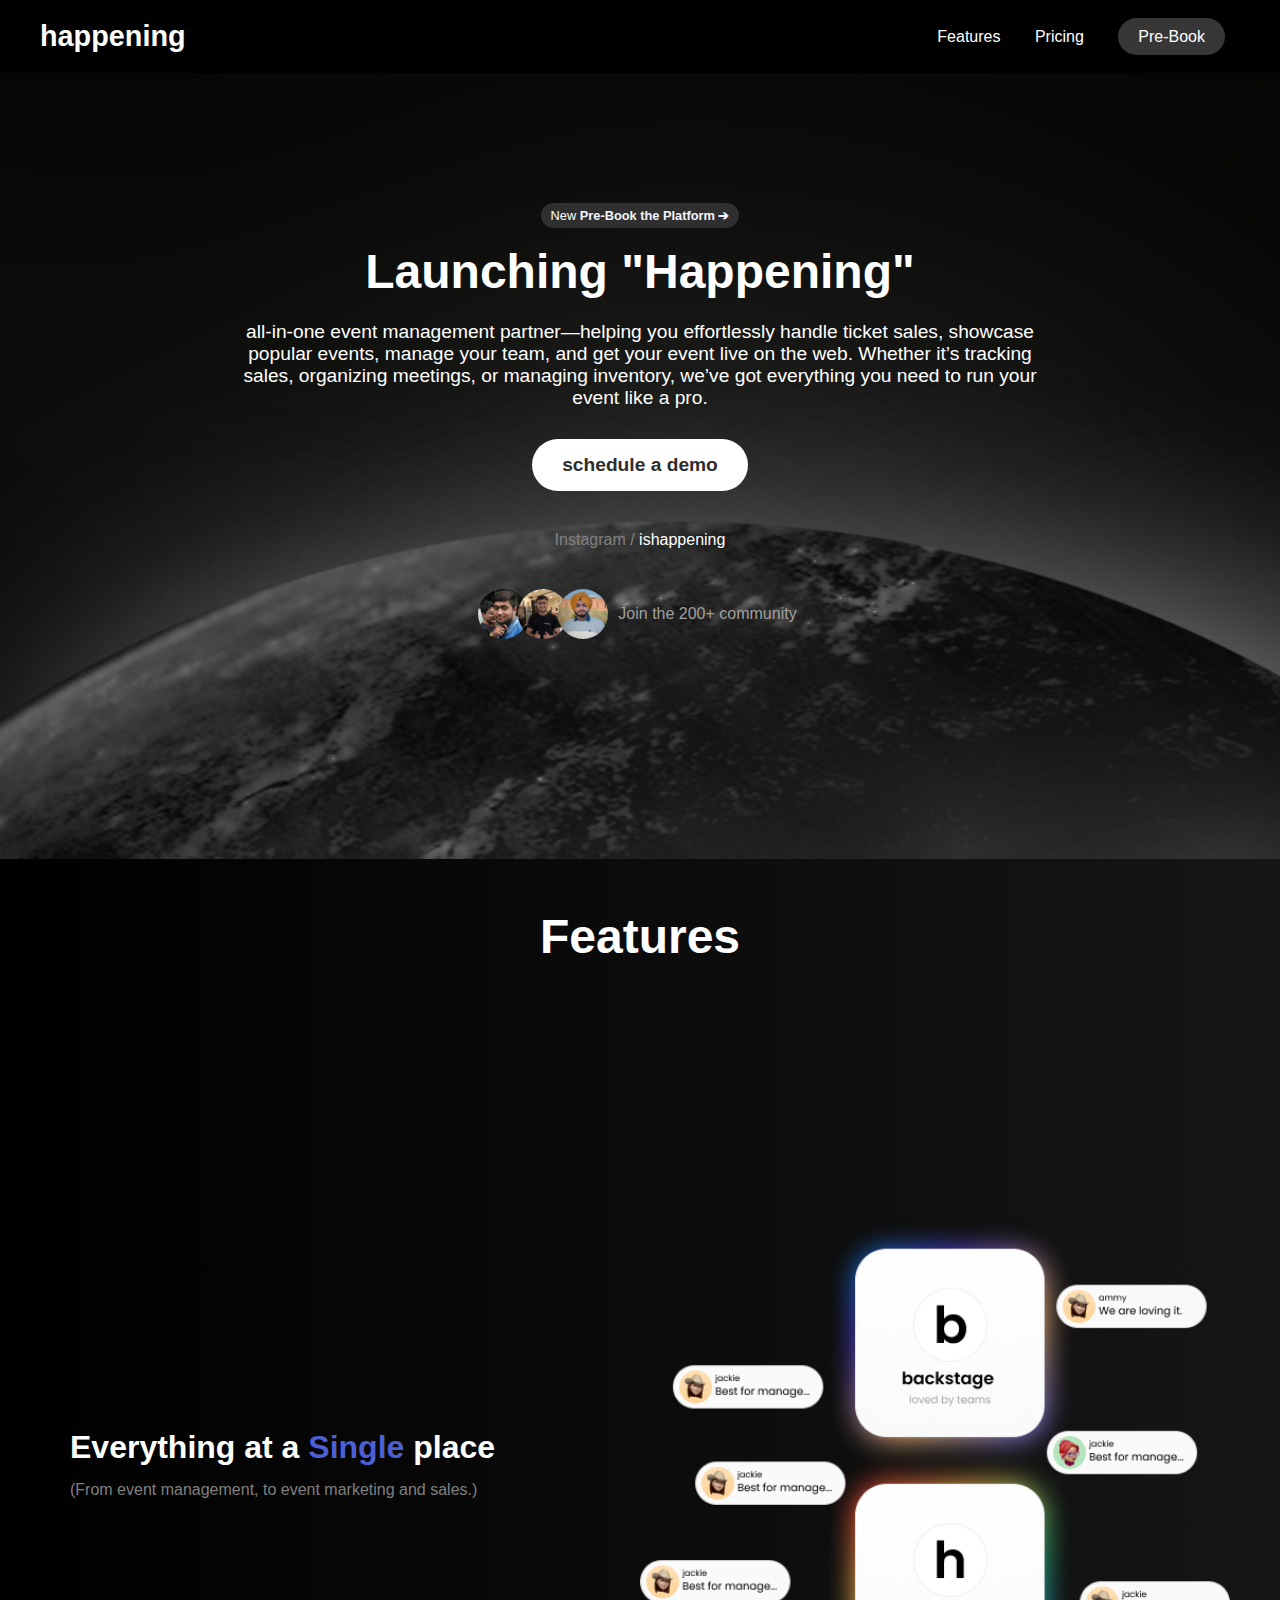
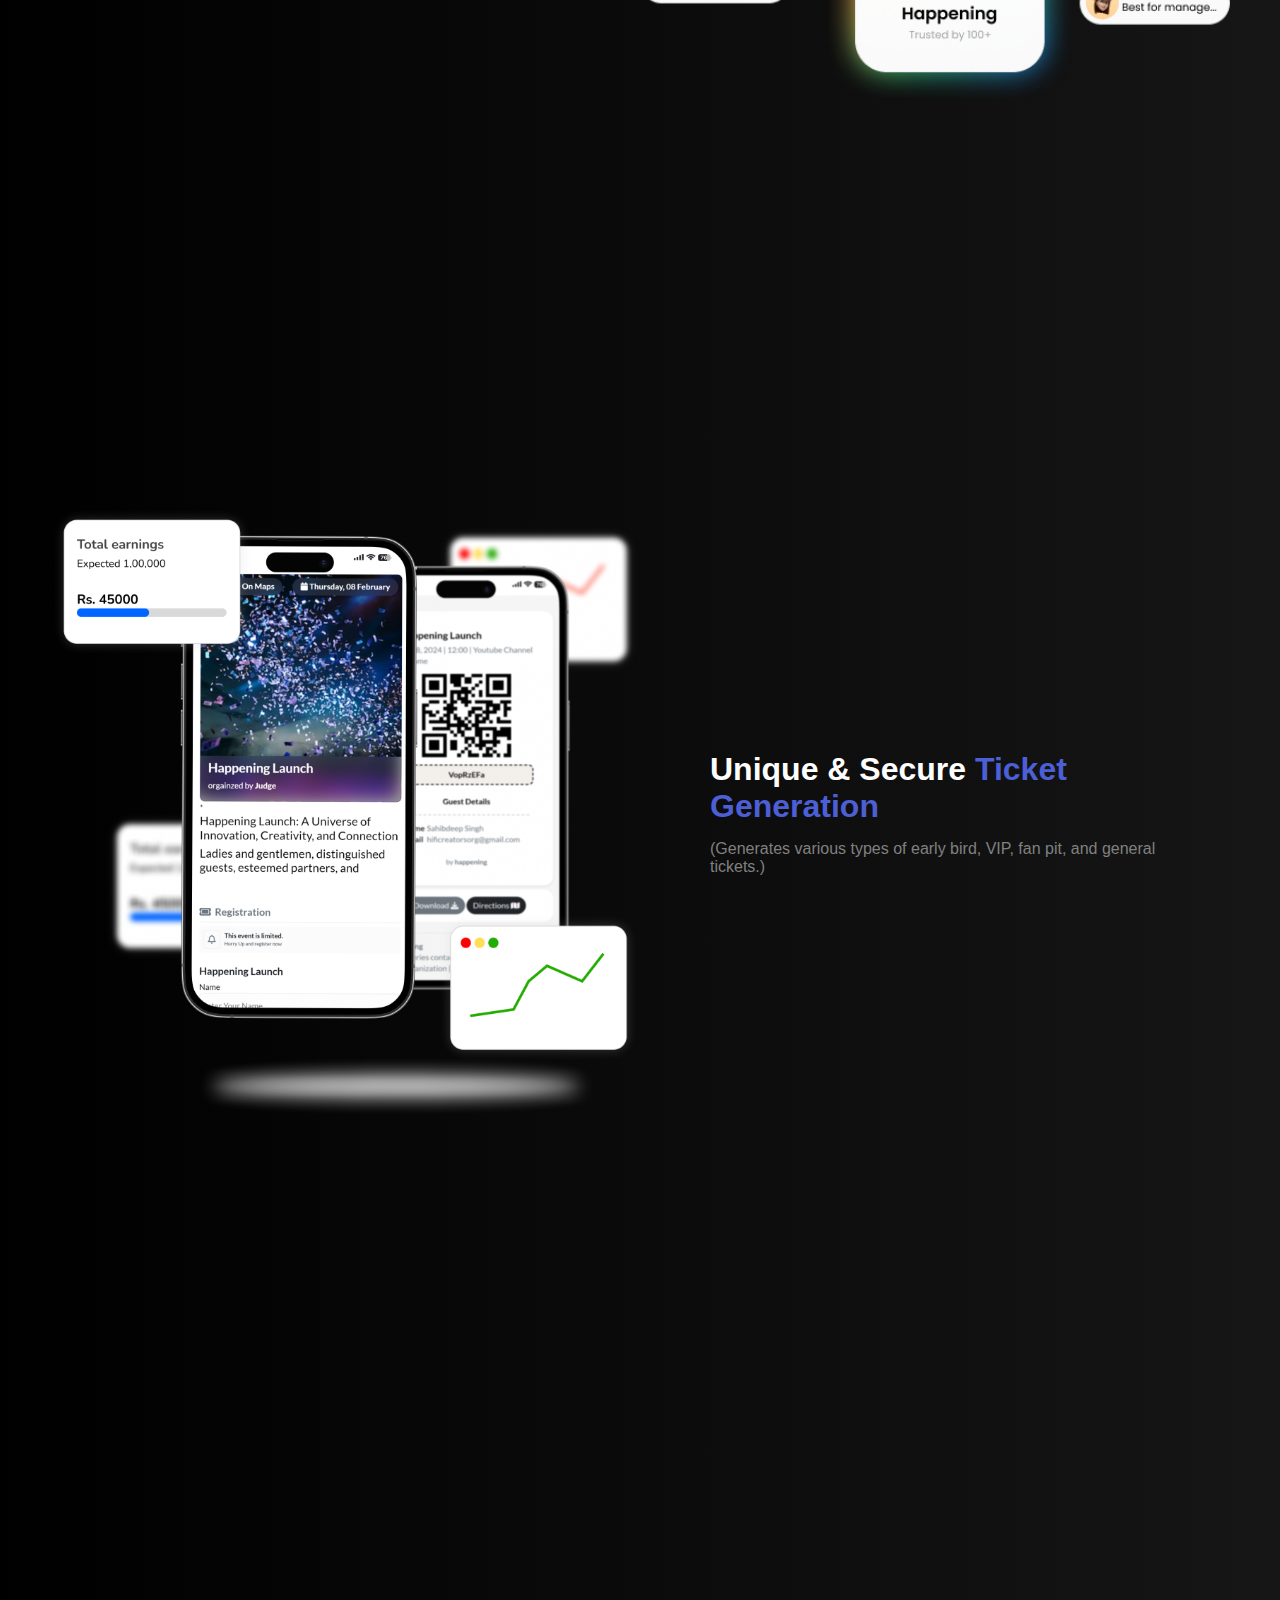
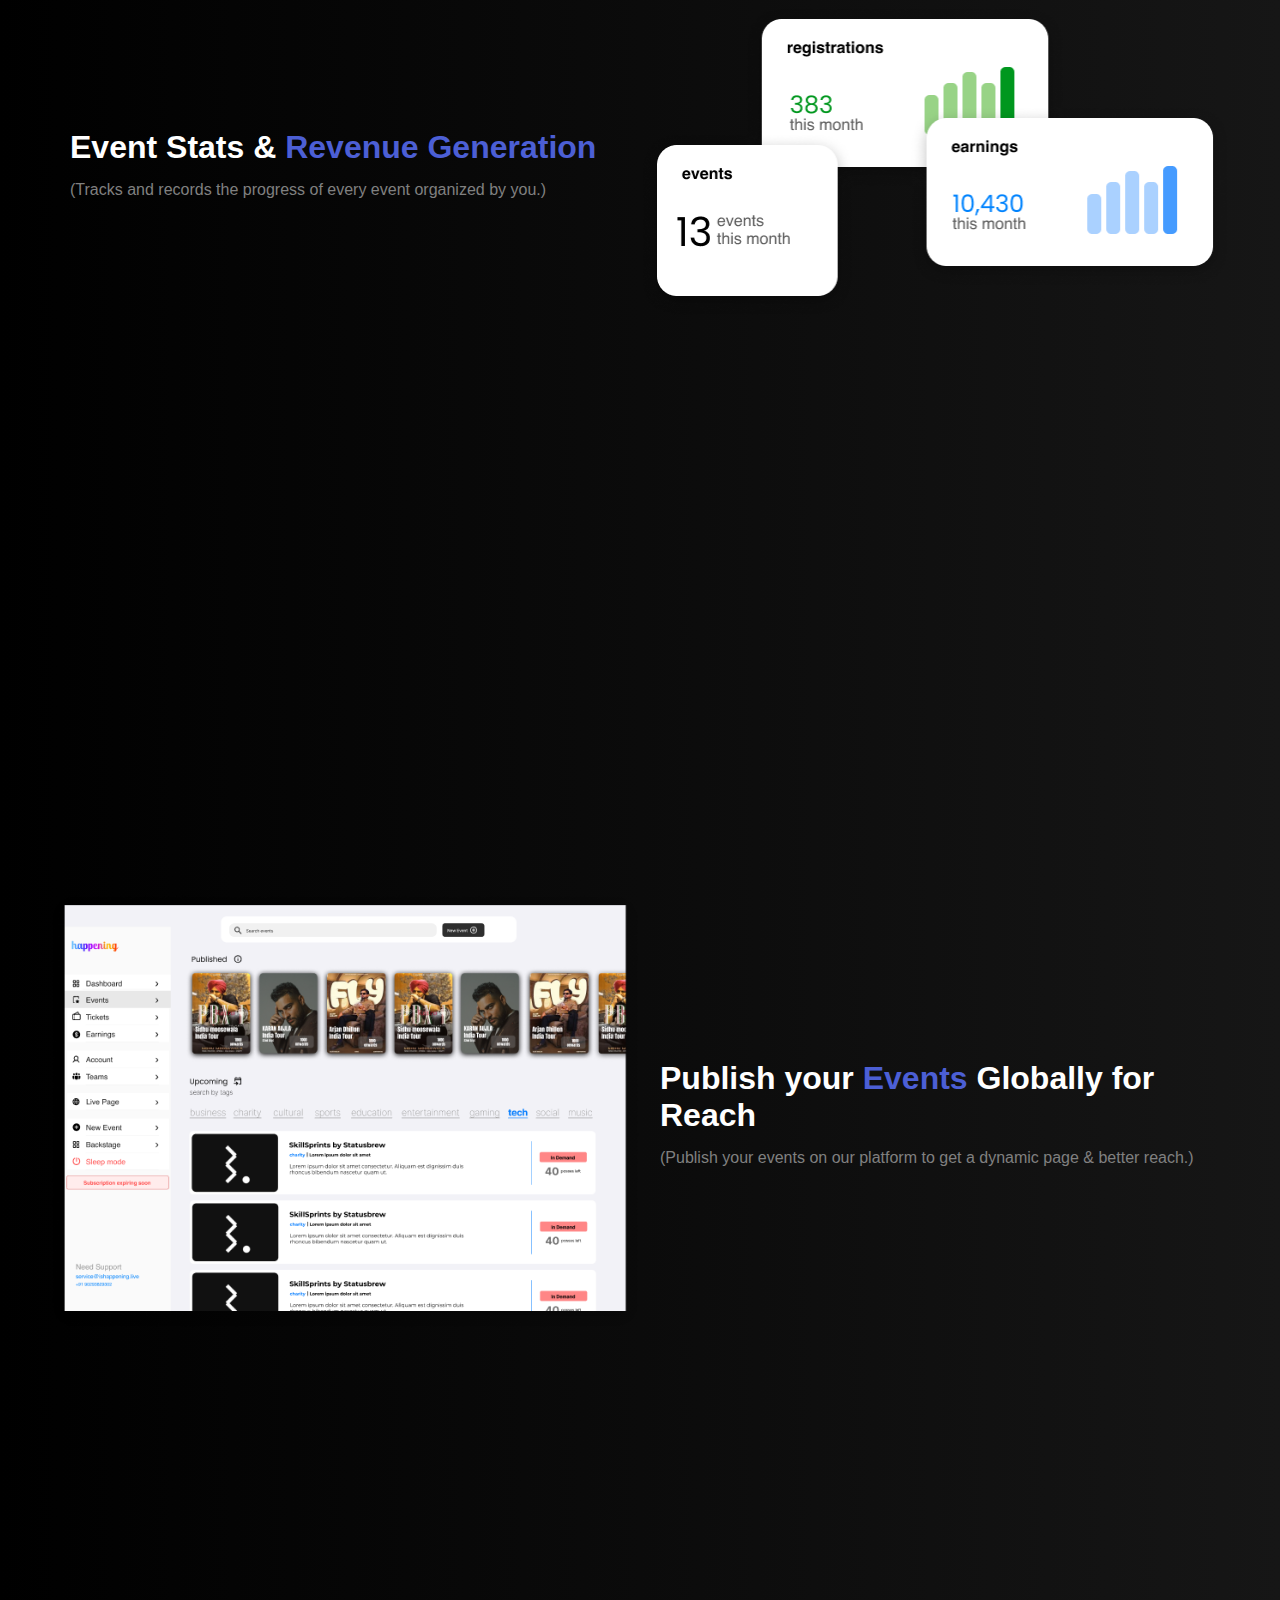
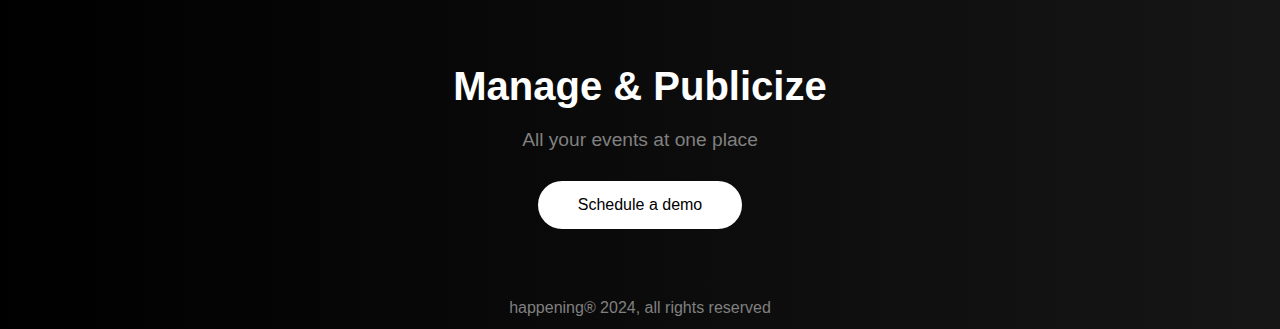
==== index.html @ 67d2b35e "created the frontend" ====
<!DOCTYPE html>
<html lang="en">
<head>
    <meta charset="UTF-8">
    <meta name="viewport" content="width=device-width, initial-scale=1.0">
    <title>Get Started - Subbbb</title>
    <link rel="stylesheet" href="styles.css">
</head>
<body>
    <header class="navbar">
        <div class="logo">happening</div>
        <nav class="nav-links">
            <a href="#">Features</a>
            <a href="#">Pricing</a>
            <a href="#" class="get-started-btn">Pre-Book</a>
        </nav>
    </header>

    <main class="hero-section">
        <div class="hero-content">
            <div class="badge">New <a href="#">Pre-Book the Platform ➔</a></div>
            <h1>Launching "Happening"</h1>
            <p class="description">all-in-one event management partner—helping you effortlessly handle ticket sales, showcase popular events, manage your team, and get your event live on the web. Whether it’s tracking sales, organizing meetings, or managing inventory, we’ve got everything you need to run your event like a pro.</p>
            <a href="#" class="hero-cta">schedule a demo</a>
            <p class="link-text">Instagram / <a href="#">ishappening</a></p>
            <div class="creators">
                <img src="images/Screenshot 2024-09-30 195913.png" alt="Creator 1">
                <img src="images/WhatsApp Image 2024-09-06 at 16.54.58_c5cb9f7b.jpg" alt="Creator 2">
                <img src="images/Screenshot 2024-09-30 194759.png" alt="Creator 3">
                <span>Join the 200+ community</span>
            </div>
        </div>
    </main>
        
    <div class="features-section">
        <h2>Features</h2>
    
        <div class="feature-item left">
            <div class="feature-text">
                <h3>Everything at a <span class="highlight">Single</span> place</h3>
                <p>(From event management, to event marketing and sales.)</p>
            </div>
            <div class="feature-image">
                <img src="images/Group 481.png" alt="Event management">
            </div>
        </div>
    
        <div class="feature-item right">
            <div class="feature-image">
                <img src="images/header-image 1.png" alt="Ticket generation">
            </div>
            <div class="feature-text" style="padding-left: 70px;">
                <h3>Unique & Secure <span class="highlight">Ticket Generation</span></h3>
                <p>(Generates various types of early bird, VIP, fan pit, and general tickets.)</p>
            </div>
        </div>
    
        <div class="feature-item left">
            <div class="feature-text">
                <h3>Event Stats & <span class="highlight">Revenue Generation</span></h3>
                <p>(Tracks and records the progress of every event organized by you.)</p>
            </div>
            <div class="feature-image">
                <img src="images/Group 482.png" alt="Revenue stats">
            </div>
        </div>
    
        <div class="feature-item right">
            <div class="feature-image">
                <img style="border-radius: 30px;" src="images/MacBook Air - 4 (4).png" alt="Event publishing">
            </div>
            <div class="feature-text">
                <h3>Publish your <span class="highlight">Events</span> Globally for Reach</h3>
                <p>(Publish your events on our platform to get a dynamic page & better reach.)</p>
            </div>
        </div>
    
        <div class="manage-publicize">
            <h3>Manage & Publicize</h3>
            <p>All your events at one place</p>
            <button class="cta-button">Schedule a demo</button>
        </div>
        <footer style="margin-top:20px;">
            <p >happening® 2024, all rights reserved</p>
        </footer>
    </div>
    
    
</body>
</html>
---- styles.css ----
* {
    margin: 0;
    padding: 0;
    box-sizing: border-box;
    font-family: 'Poppins', sans-serif;

}


body {
    background-color: #000000;
    color: white;
    height: 100vh;
    display: flex;
    flex-direction: column;
    overflow-y: scroll;
}

.navbar {
    display: flex;
    justify-content: space-between;
    padding: 20px 40px;
    align-items: center;
}

.logo {
    font-size: 1.8rem;
    font-weight: 700;
    color: white;
}

.nav-links a {
    margin: 0 15px;
    text-decoration: none;
    color: white;
    font-size: 1rem;
    font-weight: 500;
}

.get-started-btn {
    background-color: #373737;
    padding: 10px 20px;
    border-radius: 30px;
    color: white;
    font-weight: 600;
    transition: background-color 0.3s ease, color 0.3s ease;
}
.get-started-btn:hover{
    background-color: #ffffff;
    color: #000000;
}

.hero-section {
    flex: 1;
    display: flex;
    flex-direction: column;
    justify-content: center;
    align-items: center;
    text-align: center;
    padding: 0 20px;
    /* background: radial-gradient(ellipse at bottom, #0a0a0a 0%, #000000 100%); */
    background-size: cover; 
    background-image: url(images/Black\ Minimalist\ Learn\ and\ Grow\ Desktop\ Wallpaper.png);
    padding-bottom: 220px;

}

.hero-content {
    padding-top: 130px;
    max-width: 800px;
    
}

.badge {
    background-color: #2f2f2f;
    display: inline-block;
    padding: 5px 10px;
    border-radius: 20px;
    font-size: 0.8rem;
    margin-bottom: 15px;
}

.badge a {
    color: #f4f4ff;
    text-decoration: none;
    font-weight: 600;
}

.hero-section h1 {
    font-size: 3rem;
    font-weight: 700;
    line-height: 1.2;
    margin-bottom: 20px;
}

.description {
    font-size: 1.2rem;
    margin-bottom: 30px;
}

.hero-cta {
    background-color: #ffffff;
    padding: 15px 30px;
    border-radius: 30px;
    color: rgb(46, 45, 45);
    font-size: 1.2rem;
    text-decoration: none;
    font-weight: 600;
    margin-bottom: 20px;
    display: inline-block;
    transition: background-color 0.3s ease, color 0.3s ease;
}
.hero-cta:hover{
    background-color: #4b4b4b;
    color: #ffffff;

}

.link-text {
    font-size: 1rem;
    margin-top: 20px;
    color: #828282;
}

.link-text a {
    color: #ffffff;
    text-decoration: none;
}

.creators {
    display: flex;
    justify-content: center;
    align-items: center;
    margin-top: 40px;
}

.creators img {
    width: 50px;
    height: 50px;
    border-radius: 50%;
    margin: 0 -5px;
}

.creators span {
    font-size: 1rem;
    margin-left: 15px;
    color: #a0a0a0;
}
.features-section {
    padding: 50px;
    background-image: linear-gradient(to right,rgb(0, 0, 0), rgb(22, 22, 22));
    color: white;
    font-family: 'Poppins', sans-serif;
}

.features-section h2 {
    text-align: center;
    font-size: 3rem;
    margin-bottom: 50px;
}

.feature-item {
    display: flex;
    justify-content: space-between;
    align-items: center;
    margin-bottom: 50px;
    height: 100vh;
}

.rounded-corners{
    border-radius: 30px !important;
}

.feature-item.left .feature-text {
    order: 1;
}

.feature-item.left .feature-image {
    order: 2;
}

.feature-item.right .feature-text {
    order: 2;
}

.feature-item.right .feature-image {
    order: 1;
}

.feature-text {
    flex: 1;
    padding: 20px;
    max-width: 50%;
}

.feature-text h3 {
    font-size: 2rem;
    margin-bottom: 15px;
}

.feature-text p {
    font-size: 1rem;
    color: gray;
}

.highlight {
    color: #4c5fd5;
}

.feature-image {
    flex: 1;
    text-align: center;
    max-width: 50%;
}

.feature-image img {
    width: 100%;
    height: auto;
    border-radius: 10px;
}

.manage-publicize {
    text-align: center;
    padding: 50px 0;
}

.manage-publicize h3 {
    font-size: 2.5rem;
    margin-bottom: 20px;
}

.manage-publicize p {
    font-size: 1.2rem;
    margin-bottom: 30px;
    color: gray;
}

.cta-button {
    padding: 15px 40px;
    background-color: #ffffff;
    color: rgb(0, 0, 0);
    border: none;
    border-radius: 30px;
    font-size: 1rem;
    cursor: pointer;
    transition: background-color 0.3s ease, color 0.3s ease;
}

.cta-button:hover{
    background-color:#4b4b4b;
    color: #ffffff;

}

footer {
    position: absolute;
    left: 50%;
    transform: translate(-50%);
    margin-top: 30px;
    font-size: px;
    color: grey;
}
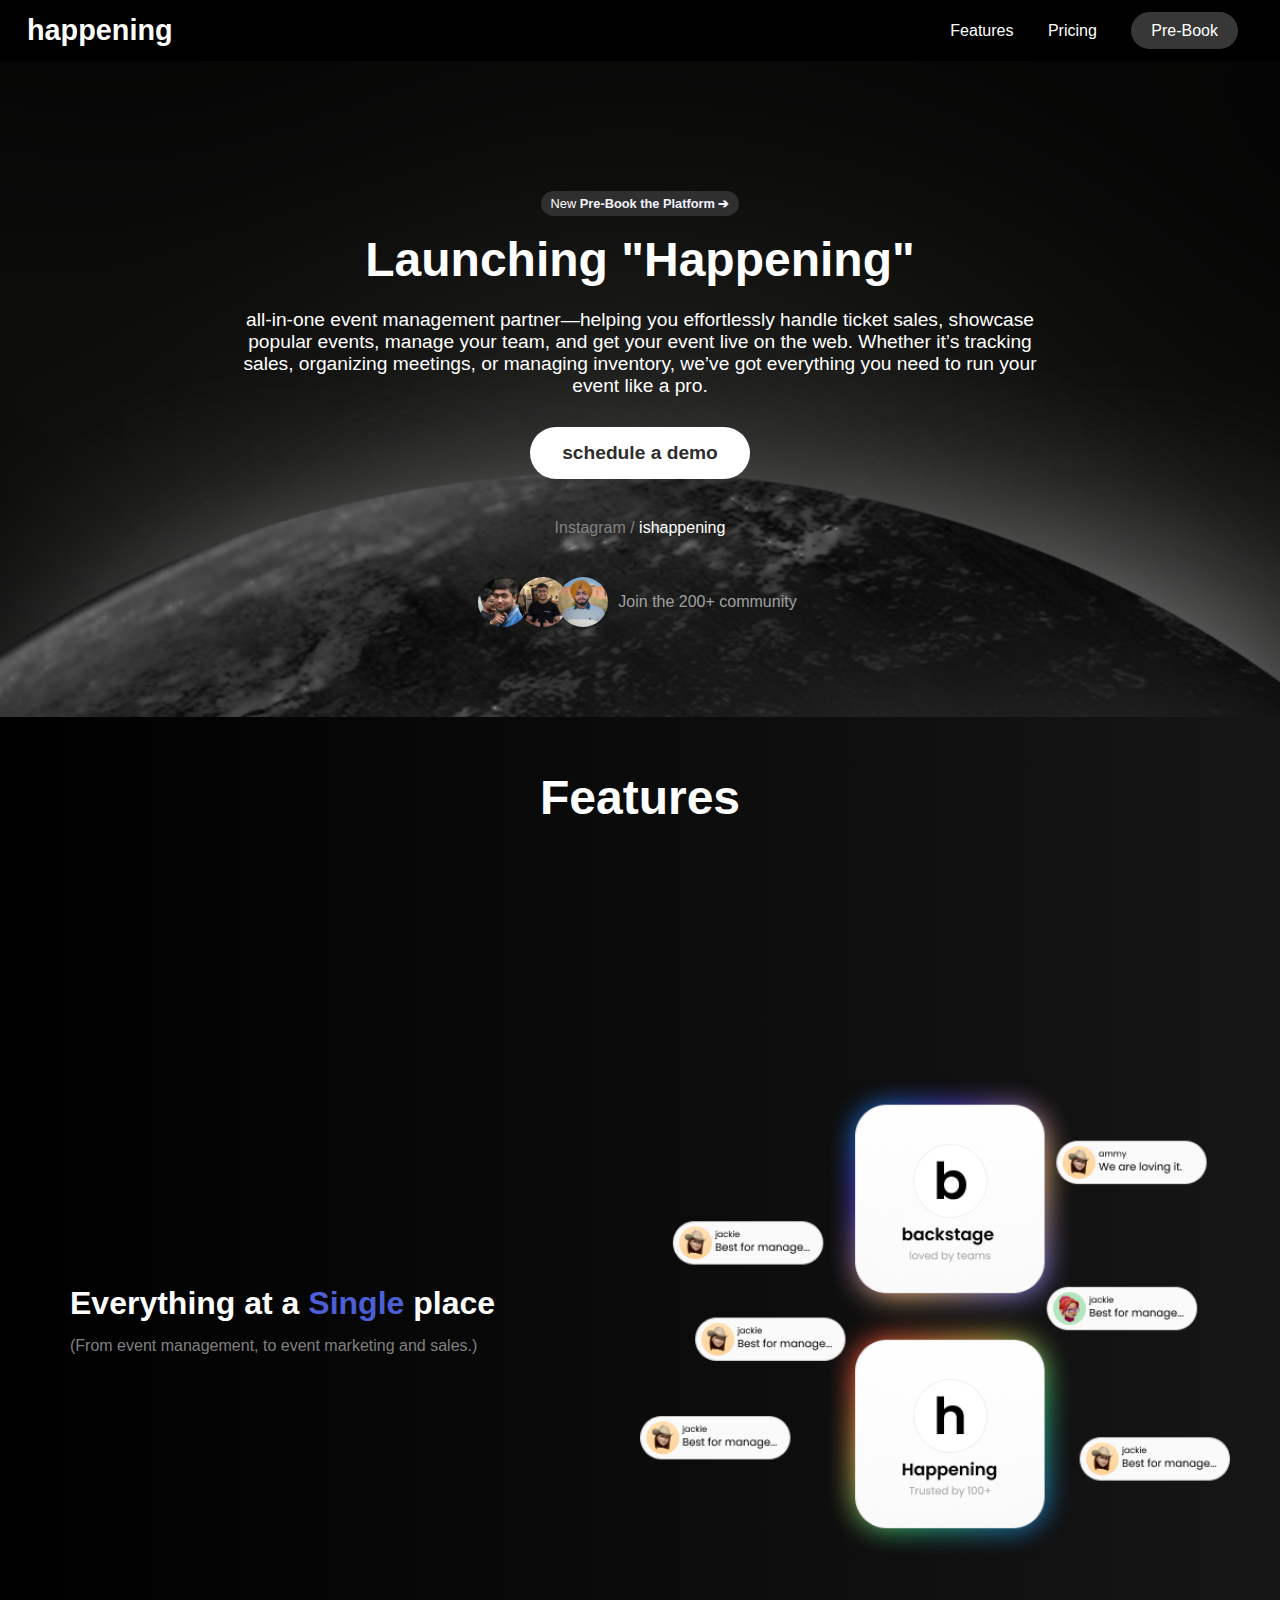
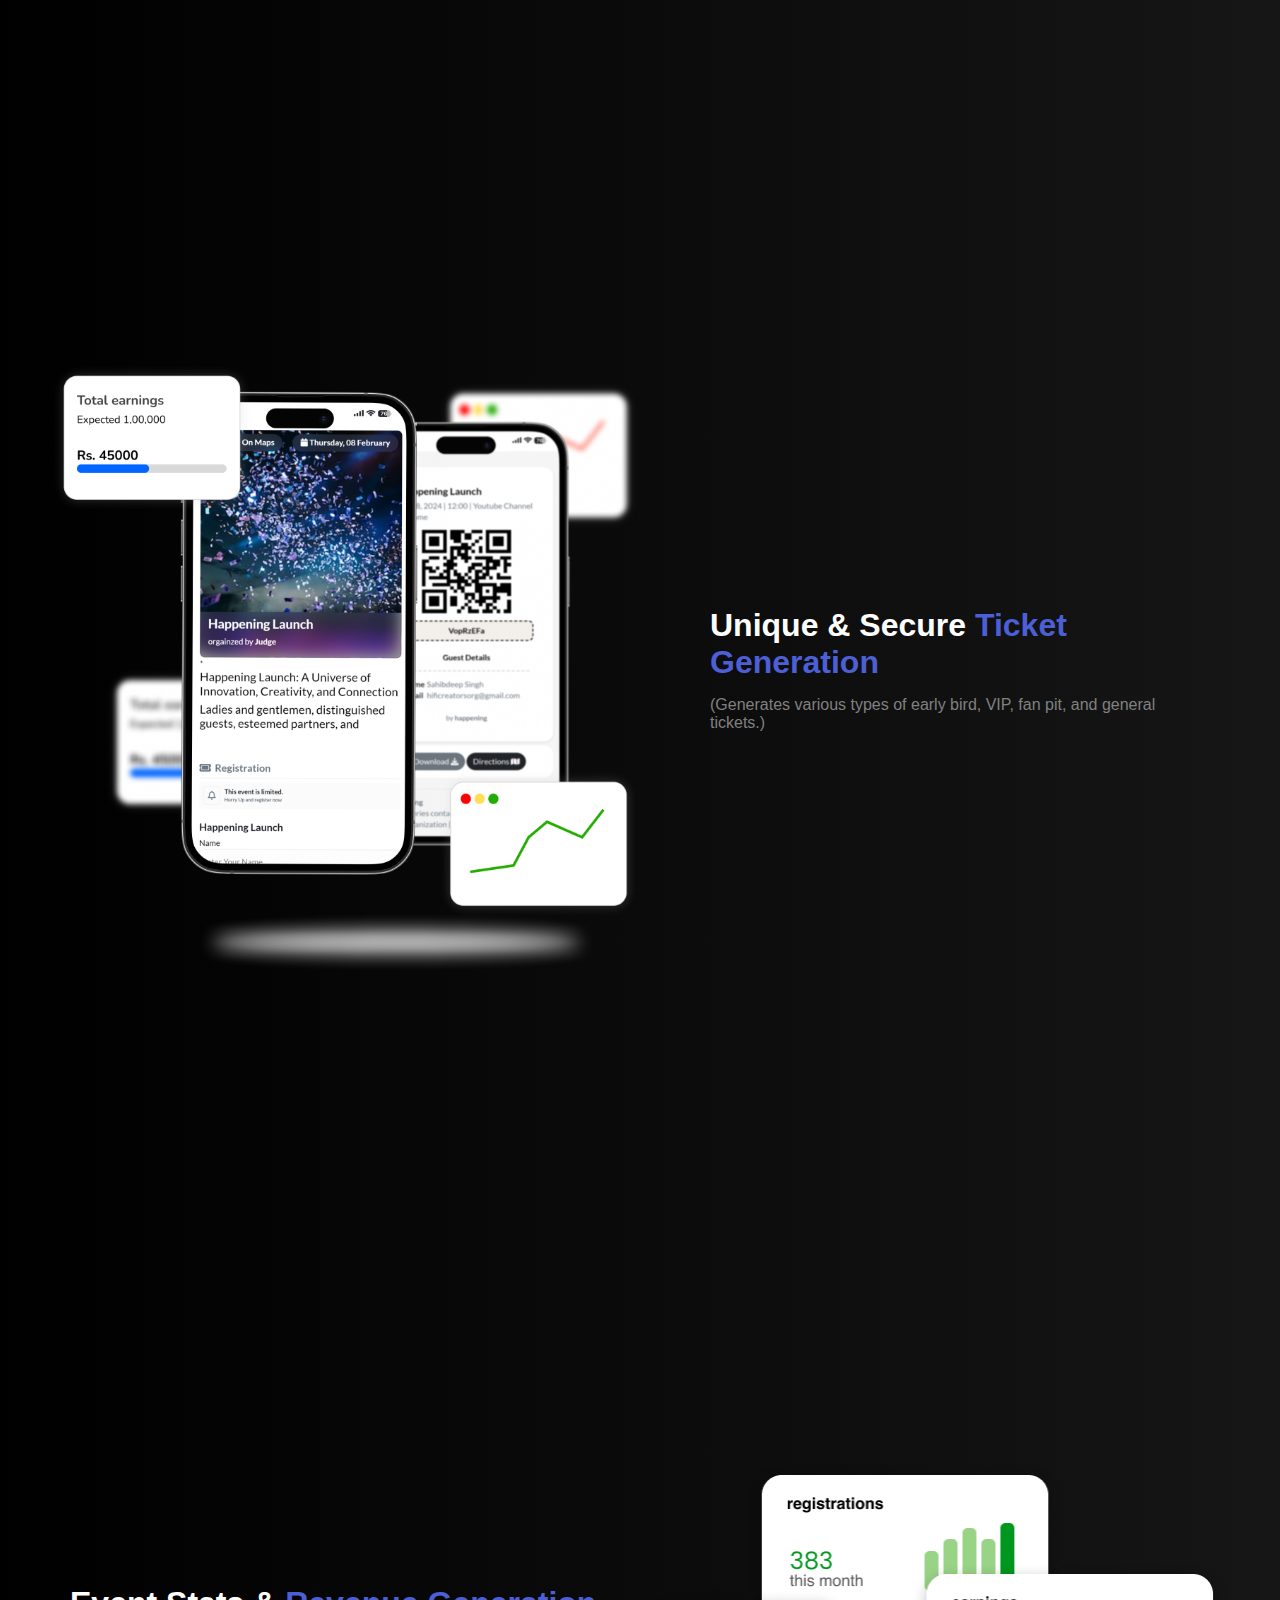
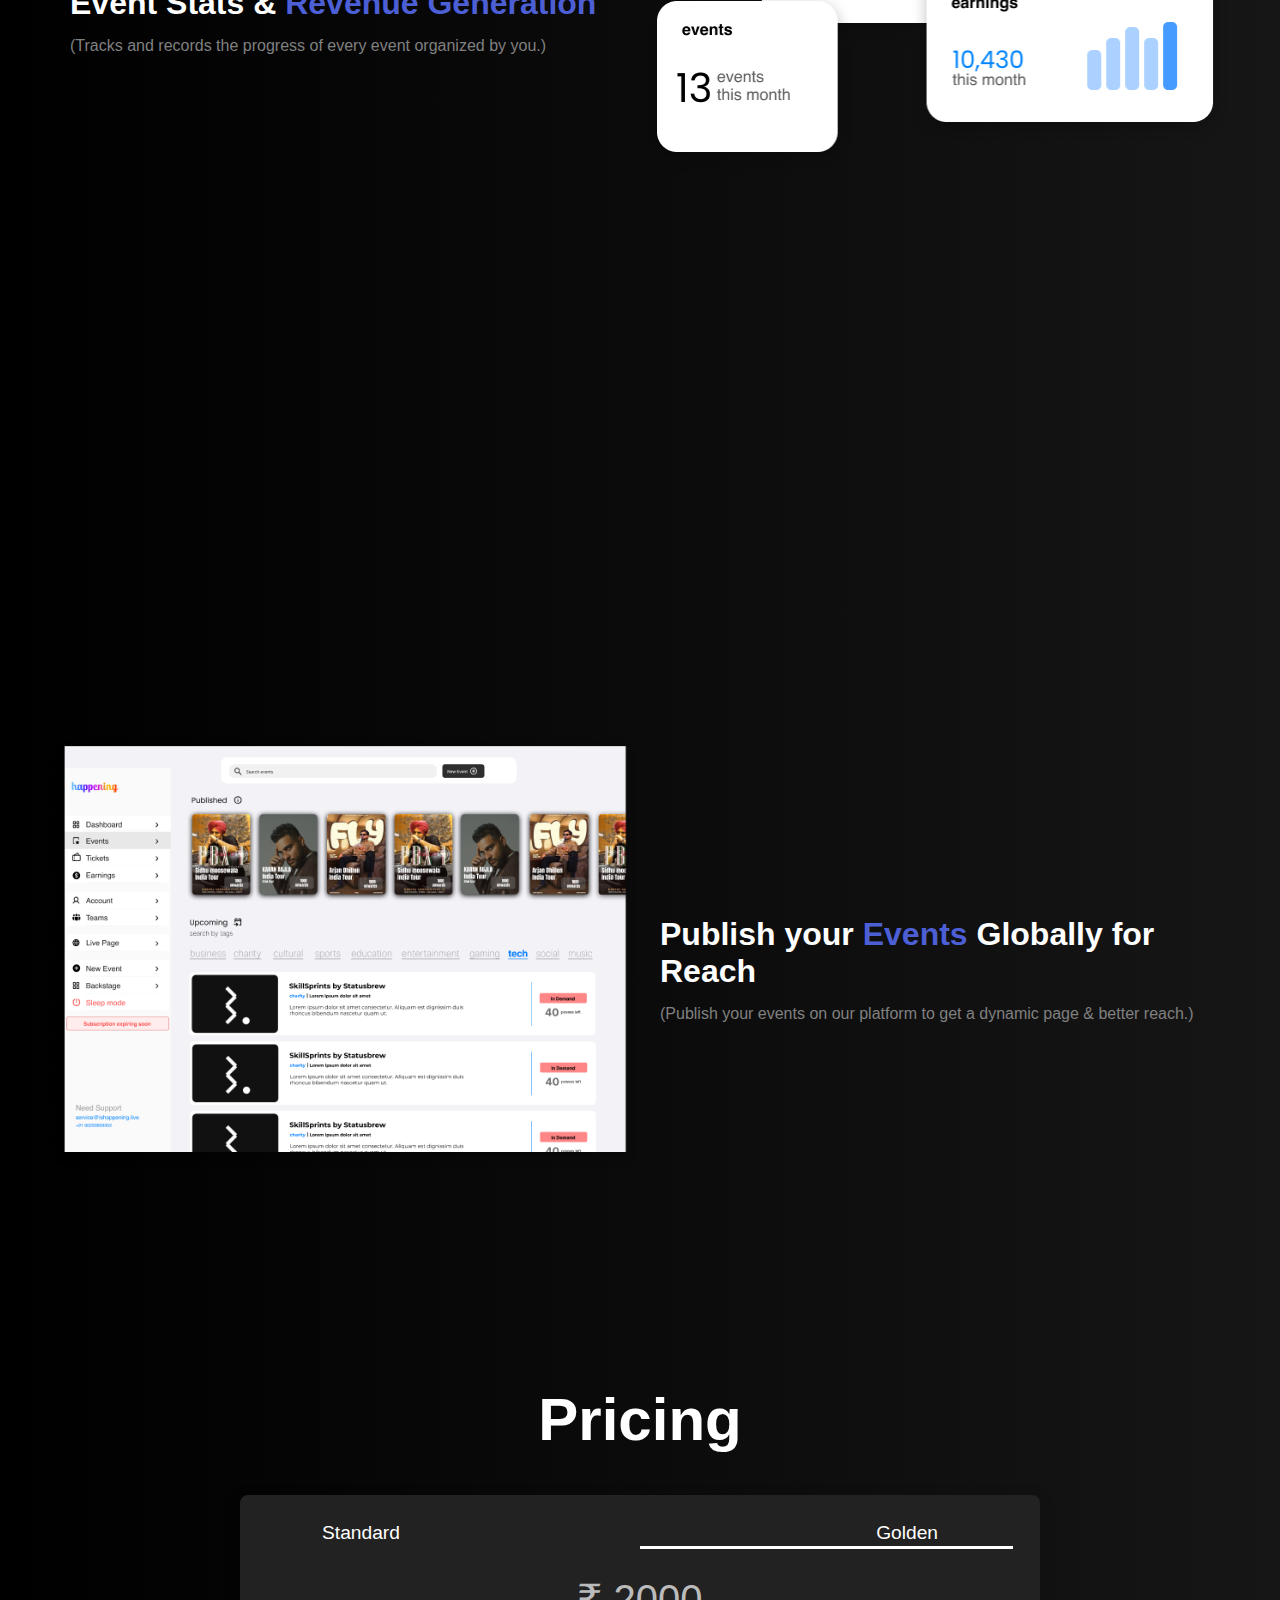
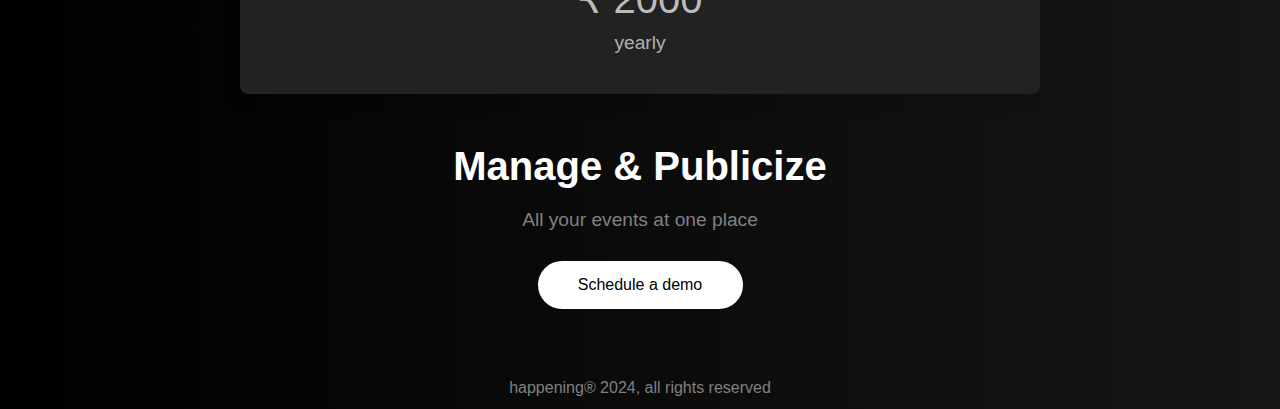
==== commit 33a35227: "added calendly, pricing part,smoothscroll & fixed errors" ====
--- a/index.html
+++ b/index.html
@@ -3,15 +3,16 @@
 <head>
     <meta charset="UTF-8">
     <meta name="viewport" content="width=device-width, initial-scale=1.0">
-    <title>Get Started - Subbbb</title>
+    <title>Happening Launch</title>
+    <link href="https://assets.calendly.com/assets/external/widget.css" rel="stylesheet">
     <link rel="stylesheet" href="styles.css">
 </head>
 <body>
     <header class="navbar">
         <div class="logo">happening</div>
         <nav class="nav-links">
-            <a href="#">Features</a>
-            <a href="#">Pricing</a>
+            <a href="#features" class="scroll-link">Features</a>
+            <a href="#pricing" class="scroll-link">Pricing</a>
             <a href="#" class="get-started-btn">Pre-Book</a>
         </nav>
     </header>
@@ -21,7 +22,7 @@
             <div class="badge">New <a href="#">Pre-Book the Platform ➔</a></div>
             <h1>Launching "Happening"</h1>
             <p class="description">all-in-one event management partner—helping you effortlessly handle ticket sales, showcase popular events, manage your team, and get your event live on the web. Whether it’s tracking sales, organizing meetings, or managing inventory, we’ve got everything you need to run your event like a pro.</p>
-            <a href="#" class="hero-cta">schedule a demo</a>
+            <button class="hero-cta" onclick="Calendly.initPopupWidget({url: 'https://calendly.com/parthkapoor488'}); return false;">schedule a demo</button>
             <p class="link-text">Instagram / <a href="#">ishappening</a></p>
             <div class="creators">
                 <img src="images/Screenshot 2024-09-30 195913.png" alt="Creator 1">
@@ -31,8 +32,32 @@
             </div>
         </div>
     </main>
+
+<!-- Form Container -->
+<div class="form-container" id="demoForm">
+    <button class="close-button" onclick="closeForm()">cancel</button>
+    
+    <h2 style="padding-bottom: 20px;">meet request</h2>
+
+    <form method="POST" action="/api/schedule-demo">
+        <label for="name">Name:</label>
+        <input type="text" id="name" name="invitee_name" required>
+
+        <label for="email">Email:</label>
+        <input type="email" id="email" name="email" required>
+
+        <label for="start_time">Start Time:</label>
+        <input type="datetime-local" id="start_time" name="start_time" required>
+
+        <label for="end_time">End Time:</label>
+        <input type="datetime-local" id="end_time" name="end_time" required>
+
+        <button type="submit">Schedule</button>
+    </form>
+</div>
+    
         
-    <div class="features-section">
+    <div id="features" class="features-section">
         <h2>Features</h2>
     
         <div class="feature-item left">
@@ -67,25 +92,126 @@
     
         <div class="feature-item right">
             <div class="feature-image">
-                <img style="border-radius: 30px;" src="images/MacBook Air - 4 (4).png" alt="Event publishing">
+                <img style="border-radius: 30px; padding-bottom: 30px;" src="images/MacBook Air - 4 (4).png" alt="Event publishing">
             </div>
             <div class="feature-text">
                 <h3>Publish your <span class="highlight">Events</span> Globally for Reach</h3>
                 <p>(Publish your events on our platform to get a dynamic page & better reach.)</p>
             </div>
         </div>
-    
+        
+        <div id="pricing">
+            <div class="toppricing">
+              <h1 >Pricing</h1>
+            </div>
+            <section class="pricing">
+              <div class="wrapper" data-aos="zoom-in" data-aos-duration="800">
+                <input type="radio" name="slider" id="tab-1">
+                <input type="radio" name="slider" id="tab-2" checked>
+                <header>
+                  <label for="tab-1" class="tab1">Standard</label>
+                  <label for="tab-2" class="tab2">Golden</label>
+                  <div class="slider"></div>
+                </header>
+                <div class="cards-area">
+                  
+                  <!-- Standard Plan -->
+                  <div class="row row-1">
+                    <div class="pricing-details">
+                        <span>&#8377; 200</span>
+                      <p>monthly</p>
+                    </div>
+         
+                  </div>
+                  
+                  <!-- Golden Plan -->
+                  <div class="row row-2">
+                    <div class="pricing-details">
+                    <span>&#8377; 2000</span>
+                      <p>yearly</p>
+                    </div>
+                  </div>
+          
+                </div>
+              </div>
+            </section>
+          </div>
+          
+
         <div class="manage-publicize">
             <h3>Manage & Publicize</h3>
             <p>All your events at one place</p>
-            <button class="cta-button">Schedule a demo</button>
+            <button class="cta-button" onclick="Calendly.initPopupWidget({url: 'https://calendly.com/parthkapoor488'}); return false;">Schedule a demo</button>
         </div>
         <footer style="margin-top:20px;">
             <p >happening® 2024, all rights reserved</p>
         </footer>
     </div>
-    
-    
+
+    <!-- <script>
+        // Open form function
+        function openForm() {
+            document.getElementById("demoForm").style.display = "block";
+        }
+    
+        // Close form function
+        function closeForm() {
+            document.getElementById("demoForm").style.display = "none";
+        }
+    </script> -->
+<script>
+let tab1 = document.getElementById("tab-1");
+let tab2 = document.getElementById("tab-2");
+
+setInterval(() => {
+  if (tab1.checked) {
+    tab2.checked = true;
+  } else {
+    tab1.checked = true;
+  }
+}, 50000000);
+
+</script>
+<script>
+    document.querySelectorAll('.scroll-link').forEach(link => {
+        link.addEventListener('click', function(e) {
+            e.preventDefault();
+
+            const targetId = this.getAttribute('href');
+            const targetSection = document.querySelector(targetId);
+            
+            // Call the custom smoothScroll function
+            smoothScroll(targetSection);
+        });
+    });
+
+    function smoothScroll(targetElement) {
+        const targetPosition = targetElement.getBoundingClientRect().top + window.pageYOffset;
+        const startPosition = window.pageYOffset;
+        const distance = targetPosition - startPosition;
+        const duration = 1000;  // Adjust the duration as needed (1000ms = 1 second)
+        let startTime = null;
+
+        function animation(currentTime) {
+            if (startTime === null) startTime = currentTime;
+            const timeElapsed = currentTime - startTime;
+            const run = ease(timeElapsed, startPosition, distance, duration);
+            window.scrollTo(0, run);
+            if (timeElapsed < duration) requestAnimationFrame(animation);
+        }
+
+        function ease(t, b, c, d) {
+            t /= d / 2;
+            if (t < 1) return c / 2 * t * t + b;
+            t--;
+            return -c / 2 * (t * (t - 2) - 1) + b;
+        }
+
+        requestAnimationFrame(animation);
+    }
+</script>
+
+    <script src="https://assets.calendly.com/assets/external/widget.js" type="text/javascript"></script>
 </body>
 </html>
 
--- a/styles.css
+++ b/styles.css
@@ -19,7 +19,7 @@
 .navbar {
     display: flex;
     justify-content: space-between;
-    padding: 20px 40px;
+    padding: 7px 20px;
     align-items: center;
 }
 
@@ -61,7 +61,7 @@
     /* background: radial-gradient(ellipse at bottom, #0a0a0a 0%, #000000 100%); */
     background-size: cover; 
     background-image: url(images/Black\ Minimalist\ Learn\ and\ Grow\ Desktop\ Wallpaper.png);
-    padding-bottom: 220px;
+    padding-bottom: 90px;
 
 }
 
@@ -102,6 +102,7 @@
     background-color: #ffffff;
     padding: 15px 30px;
     border-radius: 30px;
+    width: 220px;
     color: rgb(46, 45, 45);
     font-size: 1.2rem;
     text-decoration: none;
@@ -148,6 +149,7 @@
 }
 .features-section {
     padding: 50px;
+    padding-top: 53px;
     background-image: linear-gradient(to right,rgb(0, 0, 0), rgb(22, 22, 22));
     color: white;
     font-family: 'Poppins', sans-serif;
@@ -165,6 +167,7 @@
     align-items: center;
     margin-bottom: 50px;
     height: 100vh;
+    padding-bottom: 10px;
 }
 
 .rounded-corners{
@@ -240,6 +243,7 @@
     background-color: #ffffff;
     color: rgb(0, 0, 0);
     border: none;
+    width: 205px;
     border-radius: 30px;
     font-size: 1rem;
     cursor: pointer;
@@ -259,4 +263,211 @@
     margin-top: 30px;
     font-size: px;
     color: grey;
-}+}
+
+.form-container {
+     display: none;  /* Initially hidden */
+    position: fixed;
+    top: 50%;
+    left: 50%;
+    transform: translate(-50%, -50%);
+    width: 400px;
+    background-color: #2d2d2d;
+    padding: 30px;
+    border-radius: 10px;
+    box-shadow: 0px 4px 20px rgba(0, 0, 0, 0.3);
+    color: white;
+}
+
+/* Monochromatic input styling */
+label {
+    display: block;
+    margin-bottom: 5px;
+    color: #b8b8b8;
+}
+
+input {
+    width: 100%;
+    padding: 10px;
+    margin-bottom: 20px;
+    border: 1px solid #555;
+    border-radius: 5px;
+    background-color: #1f1f1f;
+    color: white;
+}
+
+button {
+    width: 100%;
+    padding: 10px;
+    background-color: #4c4c4c;
+    width: 200px;
+    color: white;
+    border: none;
+    border-radius: 5px;
+    cursor: pointer;
+    transition: background-color 0.3s;
+}
+
+button:hover {
+    background-color: #ffffff;
+    color: #000000;
+}
+
+/* Close button styling */
+.close-button {
+    position: absolute;
+    bottom: 30px;
+    right: 25px;
+    padding: 10px;
+    background-color: #4c4c4c;
+    width: 130px;
+    color: white;
+    border: none;
+    border-radius: 5px;
+    cursor: pointer;
+    transition: background-color 0.3s;
+}
+
+
+/* pricing section  */
+
+/* Pricing Section */
+.pricing {
+    display: flex;
+    justify-content: center;
+    align-items: center;
+    flex-direction: column;
+}
+
+.wrapper {
+    width: 100%;
+    max-width: 800px;
+    background-color: #222222;
+    border-radius: 8px;
+    box-shadow: 0 5px 20px rgba(0, 0, 0, 0.1);
+    padding: 20px;
+    margin-top: 20px;
+    position: relative;
+}
+
+header {
+    display: flex;
+    justify-content: space-between;
+    align-items: center;
+    position: relative;
+    margin: 7px;
+}
+
+.tab1{
+    position: relative;
+    left: 55px;
+    font-size: 1.2rem;
+    color: #ffffff;
+    cursor: pointer;
+    transition: color 0.3s ease;
+}
+.tab2{
+    position: relative;
+    left: -75px;
+    font-size: 1.2rem;
+    color: #ffffff;
+    cursor: pointer;
+    transition: color 0.3s ease;
+}
+header label:hover {
+    color: #a4a4a4;
+}
+
+/* Slider Styling */
+.slider {
+    position: absolute;
+    bottom: 0;
+    left: 0;
+    width: 50%;
+    height: 3px;
+    background-color: #ffffff;
+    transition: left 0.3s ease;
+}
+
+/* Checked slider logic */
+#tab-1:checked ~ header .slider {
+    left: 0;
+}
+
+#tab-2:checked ~ header .slider {
+    left: 50%;
+}
+
+input[type="radio"] {
+    display: none;
+}
+
+/* Card Area */
+.cards-area {
+    display: flex;
+    justify-content: center;
+    position: relative;
+}
+
+/* Only show the selected row based on radio input */
+.row-1, .row-2 {
+    display: none;
+}
+
+#tab-1:checked ~ .cards-area .row-1 {
+    display: flex;
+}
+
+#tab-2:checked ~ .cards-area .row-2 {
+    display: flex;
+}
+
+.row {
+    /* background-color: #ffffff; */
+    padding: 20px;
+    border-radius: 8px;
+    width: 100%;
+    transition: background-color 0.3s ease;
+    flex-direction: column;
+    text-align: center;
+}
+
+.row:hover {
+    background-color: #202020;
+}
+
+.pricing-details span {
+    font-size: 2.5rem;
+    color: #bcbbbb;
+}
+
+.pricing-details p {
+    color: #b1afaf;
+    font-size: 1.2rem;
+    margin-top: 10px;
+}
+.toppricing{
+    position: absolute;
+    left: 50%;
+    margin-top: -90px;
+    transform: translate(-50%);
+    font-size: 30px;
+    
+};
+
+    
+/* Features List */
+
+
+
+/* Responsive Design */
+@media (max-width: 768px) {
+    .price-card {
+        flex-direction: column;
+    }
+
+    .row {
+        width: 100%;
+        margin-bottom: 20px;
+    }
+}
